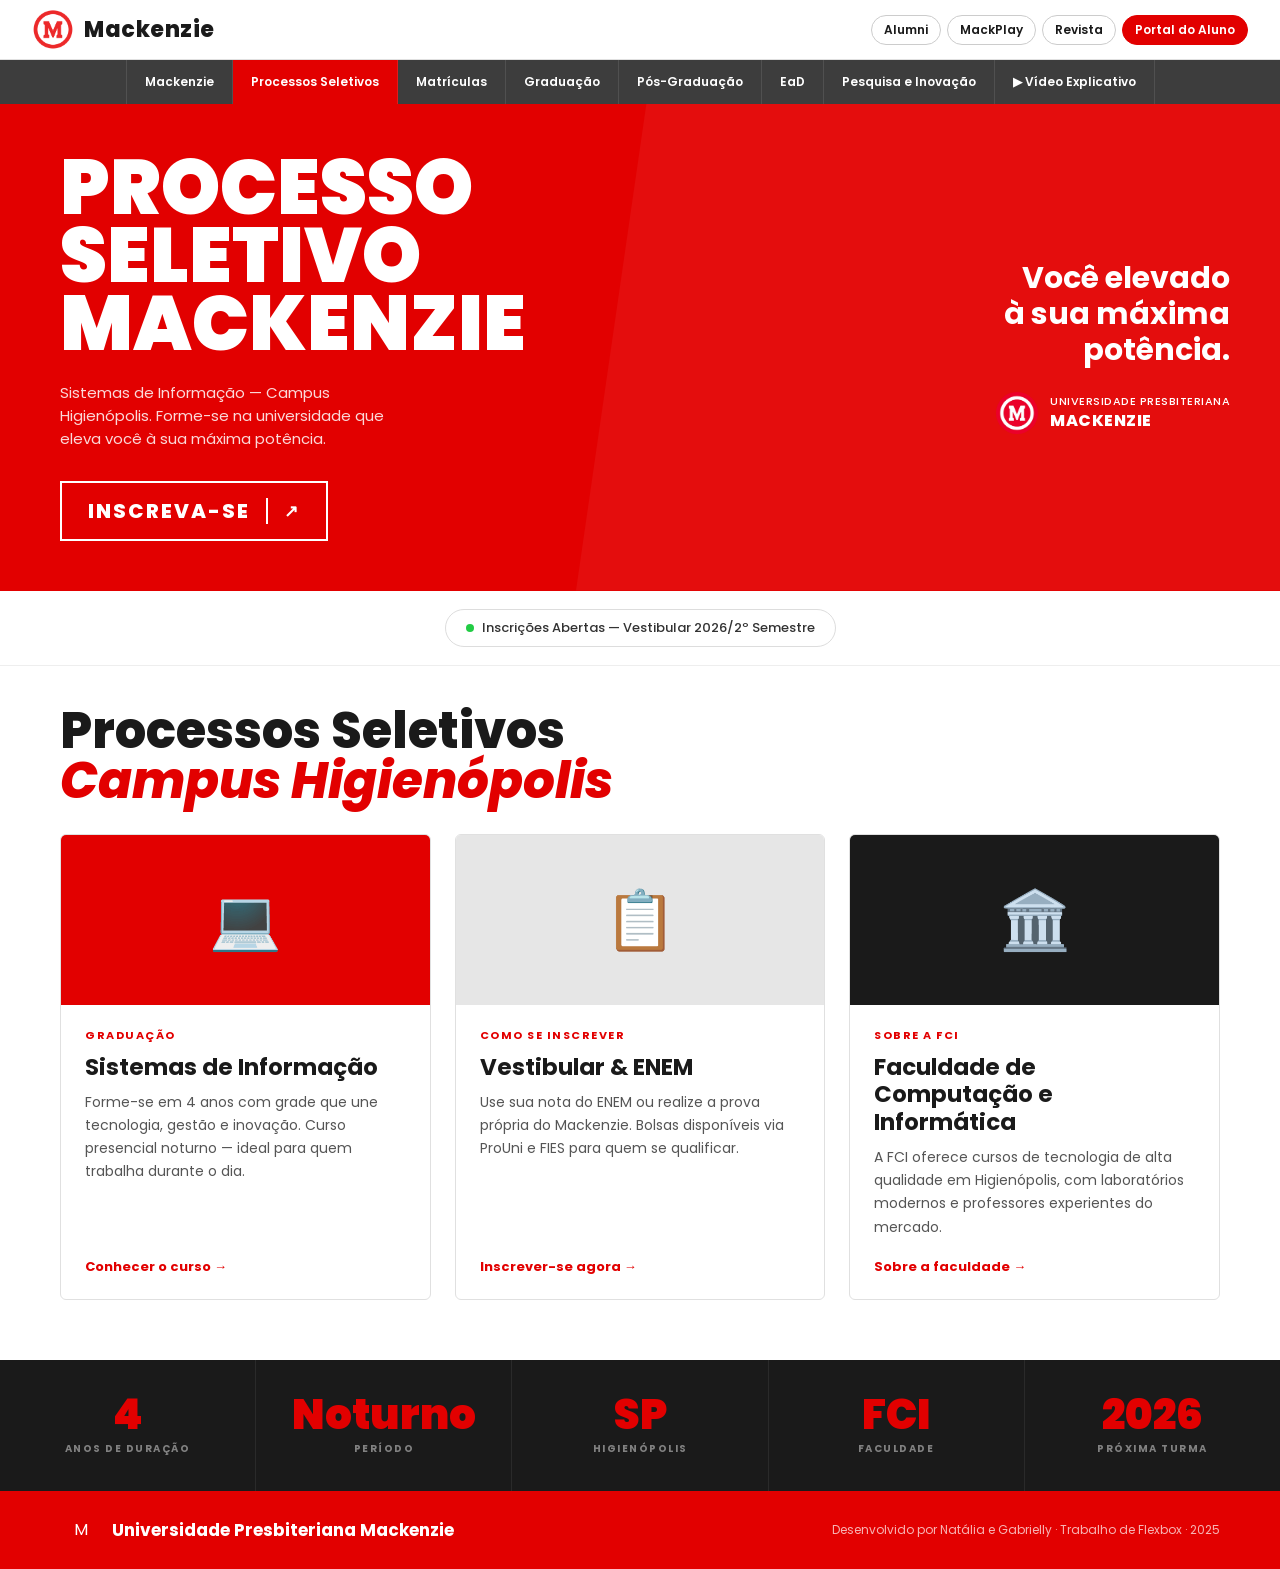
==== index.html @ f2448856 "Criação da tela inicial (homepage) e tela para o vídeo. Estilização de todas as páginas." ====
<!DOCTYPE html>
<html lang="pt-BR">
<head>
    <meta charset="UTF-8">
    <meta name="viewport" content="width=device-width, initial-scale=1.0">
    <meta name="author" content="Natália e Gabrielly">
    <title>Processo Seletivo — Sistemas de Informação | Mackenzie</title>
    <link href="https://fonts.googleapis.com/css2?family=Poppins:ital,wght@0,400;0,500;0,600;0,700;0,800;0,900;1,700;1,800&display=swap" rel="stylesheet">
    <link rel="stylesheet" href="style.css">
</head>
<body>

<!-- TOP BAR -->
<div class="topbar">
    <a class="topbar-logo" href="index.html">
        <div class="logo-circle"><img src="mackenzie-logo.png" alt="Logo Mackenzie"></div>
        <span>Mackenzie</span>
    </a>
    <div class="topbar-links">
        <a href="#">Alumni</a>
        <a href="#">MackPlay</a>
        <a href="#">Revista</a>
        <a href="#" class="portal">Portal do Aluno</a>
    </div>
</div>

<!-- NAV -->
<nav class="main-nav">
    <a href="#">Mackenzie</a>
    <a href="#" class="active">Processos Seletivos</a>
    <a href="#">Matrículas</a>
    <a href="#">Graduação</a>
    <a href="#">Pós-Graduação</a>
    <a href="#">EaD</a>
    <a href="#">Pesquisa e Inovação</a>
    <a href="video.html">▶ Vídeo Explicativo</a>
</nav>

<!-- HERO -->
<div class="hero">
    <div class="hero-text">
        <h1>Processo<br>Seletivo<br>Mackenzie</h1>
        <p>Sistemas de Informação — Campus Higienópolis. Forme-se na universidade que eleva você à sua máxima potência.</p>
        <a href="https://www.mackenzie.br/processos-seletivos/vestibular-graduacao/sao-paulo-higienopolis" target="_blank" class="hero-btn">
            INSCREVA-SE
            <span class="arrow">↗</span>
        </a>
    </div>
    <div class="hero-right">
        <div class="hero-tagline">
            <p>Você elevado<br>à sua máxima<br>potência.</p>
        </div>
        <div class="hero-badge">
            <div class="logo-circle"><img src="mackenzie-logo-branco.png" alt="Logo Mackenzie"></div>
            <div class="badge-text">
                Universidade Presbiteriana
                <strong>Mackenzie</strong>
            </div>
        </div>
    </div>
</div>

<!-- STATUS -->
<div class="status-bar">
    <div class="pill">
        <span class="dot"></span>
        Inscrições Abertas — Vestibular 2026/2º Semestre
    </div>
</div>

<!-- SECTION HEADING -->
<div class="section-head">
    <h2>Processos Seletivos<br><em>Campus Higienópolis</em></h2>
</div>

<!-- CARDS COM FLEXBOX -->
<div class="cards-row">
    <div class="card">
        <div class="card-img red">💻</div>
        <div class="card-content">
            <span class="card-tag">Graduação</span>
            <h3>Sistemas de Informação</h3>
            <p>Forme-se em 4 anos com grade que une tecnologia, gestão e inovação. Curso presencial noturno — ideal para quem trabalha durante o dia.</p>
            <a href="https://www.mackenzie.br" class="card-link" target="_blank">Conhecer o curso →</a>
        </div>
    </div>
    <div class="card">
        <div class="card-img gray">📋</div>
        <div class="card-content">
            <span class="card-tag">Como se Inscrever</span>
            <h3>Vestibular & ENEM</h3>
            <p>Use sua nota do ENEM ou realize a prova própria do Mackenzie. Bolsas disponíveis via ProUni e FIES para quem se qualificar.</p>
            <a href="https://www.mackenzie.br/processos-seletivos/vestibular-graduacao/sao-paulo-higienopolis" class="card-link" target="_blank">Inscrever-se agora →</a>
        </div>
    </div>
    <div class="card">
        <div class="card-img dark">🏛️</div>
        <div class="card-content">
            <span class="card-tag">Sobre a FCI</span>
            <h3>Faculdade de Computação e Informática</h3>
            <p>A FCI oferece cursos de tecnologia de alta qualidade em Higienópolis, com laboratórios modernos e professores experientes do mercado.</p>
            <a href="https://www.mackenzie.br" class="card-link" target="_blank">Sobre a faculdade →</a>
        </div>
    </div>
</div>

<!-- NÚMEROS -->
<div class="numbers">
    <div class="number-item">
        <span class="num">4</span>
        <span class="lbl">Anos de duração</span>
    </div>
    <div class="number-item">
        <span class="num">Noturno</span>
        <span class="lbl">Período</span>
    </div>
    <div class="number-item">
        <span class="num">SP</span>
        <span class="lbl">Higienópolis</span>
    </div>
    <div class="number-item">
        <span class="num">FCI</span>
        <span class="lbl">Faculdade</span>
    </div>
    <div class="number-item">
        <span class="num">2026</span>
        <span class="lbl">Próxima turma</span>
    </div>
</div>

<!-- FOOTER -->
<footer>
    <div class="ft-logo">
        <div class="logo-circle">M</div>
        <span>Universidade Presbiteriana Mackenzie</span>
    </div>
    <p>Desenvolvido por Natália e Gabrielly · Trabalho de Flexbox · 2025</p>
</footer>

</body>
</html>
---- style.css ----
:root {
    --red: #e20000;
    --red-dark: #A80000;
    --black: #1a1a1a;
    --gray-nav: #3d3d3d;
    --gray-light: #f2f2f2;
    --white: #ffffff;
}

* {
    margin: 0;
    padding: 0;
    box-sizing: border-box;
}

body {
    font-family: 'Poppins', sans-serif;
    background: var(--white);
    color: var(--black);
}

/* ── TOP BAR ── */
.topbar {
    background: var(--white);
    display: flex;
    justify-content: space-between;
    align-items: center;
    padding: 0 32px;
    height: 60px;
    border-bottom: 1px solid #e0e0e0;
}

.topbar-logo {
    display: flex;
    align-items: center;
    gap: 10px;
    text-decoration: none;
}

.logo-circle {
    width: 42px;
    height: 42px;
    border-radius: 50%;
    overflow: hidden;
    display: flex;
    align-items: center;
    justify-content: center;
}

.logo-circle img {
    width: 100%;
    height: 100%;
    object-fit: contain;
}

.topbar-logo span {
    font-family: 'Poppins', sans-serif;
    font-weight: 800;
    font-size: 22px;
    color: var(--black);
    letter-spacing: 0.5px;
}

.topbar-links {
    display: flex;
    align-items: center;
    gap: 6px;
}

.topbar-links a {
    text-decoration: none;
    font-size: 12px;
    font-weight: 600;
    color: var(--black);
    padding: 5px 12px;
    border: 1.5px solid #ccc;
    border-radius: 20px;
    white-space: nowrap;
    transition: border-color 0.2s, color 0.2s;
}

.topbar-links a:hover {
    border-color: var(--red);
    color: var(--red);
}

.topbar-links .portal {
    background: var(--red);
    color: white;
    border-color: var(--red);
}

.topbar-links .portal:hover {
    background: var(--red-dark);
}

/* ── NAV BAR ── */
nav.main-nav {
    background: var(--gray-nav);
    display: flex;
    justify-content: center;
    align-items: stretch;
    flex-wrap: wrap;
}

nav.main-nav a {
    color: white;
    text-decoration: none;
    font-size: 12px;
    font-weight: 600;
    padding: 14px 18px;
    text-align: center;
    line-height: 1.3;
    border-right: 1px solid rgba(255, 255, 255, 0.1);
    transition: background 0.2s;
    white-space: nowrap;
}

nav.main-nav a:first-child {
    border-left: 1px solid rgba(255, 255, 255, 0.1);
}

nav.main-nav a:hover {
    background: rgba(255, 255, 255, 0.12);
}

nav.main-nav a.active {
    background: var(--red);
}

/* ── HERO BANNER ── */
.hero {
    background: var(--red);
    display: flex;
    align-items: stretch;
    min-height: 400px;
    position: relative;
    overflow: hidden;
}

.hero::after {
    content: '';
    position: absolute;
    right: 0;
    top: 0;
    bottom: 0;
    width: 55%;
    background: rgba(255, 255, 255, 0.05);
    clip-path: polygon(10% 0, 100% 0, 100% 100%, 0% 100%);
}

.hero-text {
    display: flex;
    flex-direction: column;
    justify-content: center;
    padding: 50px 60px;
    flex: 0 0 50%;
    z-index: 2;
}

.hero-text h1 {
    font-family: 'Poppins', sans-serif;
    font-weight: 900;
    font-size: 76px;
    line-height: 0.9;
    color: white;
    text-transform: uppercase;
    margin-bottom: 22px;
}

.hero-text p {
    font-size: 15px;
    color: rgba(255, 255, 255, 0.85);
    max-width: 360px;
    line-height: 1.55;
    margin-bottom: 30px;
}

.hero-btn {
    display: inline-flex;
    align-items: center;
    gap: 16px;
    background: transparent;
    color: white;
    border: 2.5px solid white;
    padding: 13px 26px;
    font-family: 'Poppins', sans-serif;
    font-size: 20px;
    font-weight: 800;
    letter-spacing: 2px;
    text-decoration: none;
    text-transform: uppercase;
    width: fit-content;
    transition: background 0.2s, color 0.2s;
}

.hero-btn:hover {
    background: white;
    color: var(--red);
}

.hero-btn .arrow {
    font-size: 17px;
    border-left: 2px solid white;
    padding-left: 16px;
}

.hero-btn:hover .arrow {
    border-color: var(--red);
}

.hero-logo-center {
    display: flex;
    align-items: center;
    justify-content: center;
    z-index: 2;
    flex: 0 0 220px;
}

.hero-logo-center img {
    width: 200px;
    height: 200px;
    object-fit: contain;
    mix-blend-mode: screen;
    opacity: 0.92;
}

.hero-right {
    flex: 1;
    display: flex;
    flex-direction: column;
    align-items: flex-end;
    justify-content: center;
    padding: 40px 50px 40px 20px;
    gap: 24px;
    z-index: 2;
}

.hero-tagline p {
    font-family: 'Poppins', sans-serif;
    font-size: 30px;
    font-weight: 700;
    color: white;
    line-height: 1.2;
    text-align: right;
}

.hero-badge {
    display: flex;
    align-items: center;
    gap: 12px;
}

.badge-circle {
    width: 52px;
    height: 52px;
    border-radius: 50%;
    border: 3px solid white;
    display: flex;
    align-items: center;
    justify-content: center;
    font-family: 'Poppins', sans-serif;
    font-weight: 900;
    font-size: 24px;
    color: white;
}

.badge-text {
    color: white;
    font-size: 11px;
    font-weight: 500;
    line-height: 1.4;
    text-transform: uppercase;
    letter-spacing: 0.5px;
}

.badge-text strong {
    display: block;
    font-family: 'Poppins', sans-serif;
    font-size: 16px;
    font-weight: 800;
}

/* ── STATUS PILL ── */
.status-bar {
    display: flex;
    justify-content: center;
    padding: 18px;
    background: white;
    border-bottom: 1px solid #eee;
}

.pill {
    display: inline-flex;
    align-items: center;
    gap: 8px;
    border: 1.5px solid #ddd;
    border-radius: 30px;
    padding: 8px 20px;
    font-size: 13px;
    font-weight: 500;
    color: #333;
}

.dot {
    width: 8px;
    height: 8px;
    border-radius: 50%;
    background: #22cc44;
    animation: pulse 1.8s ease-in-out infinite;
}

@keyframes pulse {

    0%,
    100% {
        opacity: 1;
    }

    50% {
        opacity: 0.35;
    }
}

/* ── SECTION HEADING ── */
.section-head {
    padding: 40px 60px 28px;
}

.section-head h2 {
    font-family: 'Poppins', sans-serif;
    font-size: 50px;
    font-weight: 800;
    color: var(--black);
    line-height: 1;
}

.section-head h2 em {
    color: var(--red);
    font-style: italic;
}

/* ── CARDS ── */
.cards-row {
    display: flex;
    flex-direction: row;
    gap: 24px;
    padding: 0 60px 60px;
    flex-wrap: wrap;
}

.card {
    display: flex;
    flex-direction: column;
    flex: 1 1 260px;
    background: var(--white);
    border: 1px solid #e0e0e0;
    border-radius: 6px;
    overflow: hidden;
    transition: box-shadow 0.25s, transform 0.25s;
}

.card:hover {
    box-shadow: 0 10px 30px rgba(0, 0, 0, 0.12);
    transform: translateY(-4px);
}

.card-img {
    height: 170px;
    display: flex;
    align-items: center;
    justify-content: center;
    font-size: 58px;
}

.card-img.red {
    background: var(--red);
}

.card-img.dark {
    background: var(--black);
}

.card-img.gray {
    background: #e6e6e6;
}

.card-content {
    display: flex;
    flex-direction: column;
    flex: 1;
    padding: 22px 24px;
    gap: 10px;
}

.card-tag {
    font-size: 11px;
    font-weight: 700;
    letter-spacing: 1.5px;
    text-transform: uppercase;
    color: var(--red);
}

.card h3 {
    font-family: 'Poppins', sans-serif;
    font-size: 23px;
    font-weight: 700;
    color: var(--black);
    line-height: 1.2;
}

.card p {
    font-size: 14px;
    color: #555;
    line-height: 1.65;
    flex: 1;
}

.card-link {
    display: inline-flex;
    align-items: center;
    gap: 4px;
    font-size: 13px;
    font-weight: 700;
    color: var(--red);
    text-decoration: none;
    margin-top: 8px;
}

.card-link:hover {
    text-decoration: underline;
}

/* ── NUMBERS STRIP ── */
.numbers {
    background: var(--black);
    display: flex;
    justify-content: space-around;
    align-items: center;
    flex-wrap: wrap;
}

.number-item {
    display: flex;
    flex-direction: column;
    align-items: center;
    padding: 34px 28px;
    flex: 1;
    border-right: 1px solid rgba(255, 255, 255, 0.07);
    gap: 5px;
}

.number-item:last-child {
    border-right: none;
}

.number-item .num {
    font-family: 'Poppins', sans-serif;
    font-size: 42px;
    font-weight: 900;
    color: var(--red);
    line-height: 1;
}

.number-item .lbl {
    font-size: 10px;
    font-weight: 700;
    color: rgba(255, 255, 255, 0.45);
    text-transform: uppercase;
    letter-spacing: 1.5px;
    text-align: center;
}

/* ── FOOTER ── */
footer {
    background: var(--red);
    display: flex;
    justify-content: space-between;
    align-items: center;
    flex-wrap: wrap;
    gap: 10px;
    padding: 18px 60px;
}

.ft-logo {
    display: flex;
    align-items: center;
    gap: 10px;
}

.ft-logo .logo-circle {
    border-color: white;
    color: white;
}

.ft-logo span {
    font-family: 'Poppins', sans-serif;
    font-size: 17px;
    font-weight: 700;
    color: white;
}

footer p {
    font-size: 12px;
    color: rgba(255, 255, 255, 0.7);
}
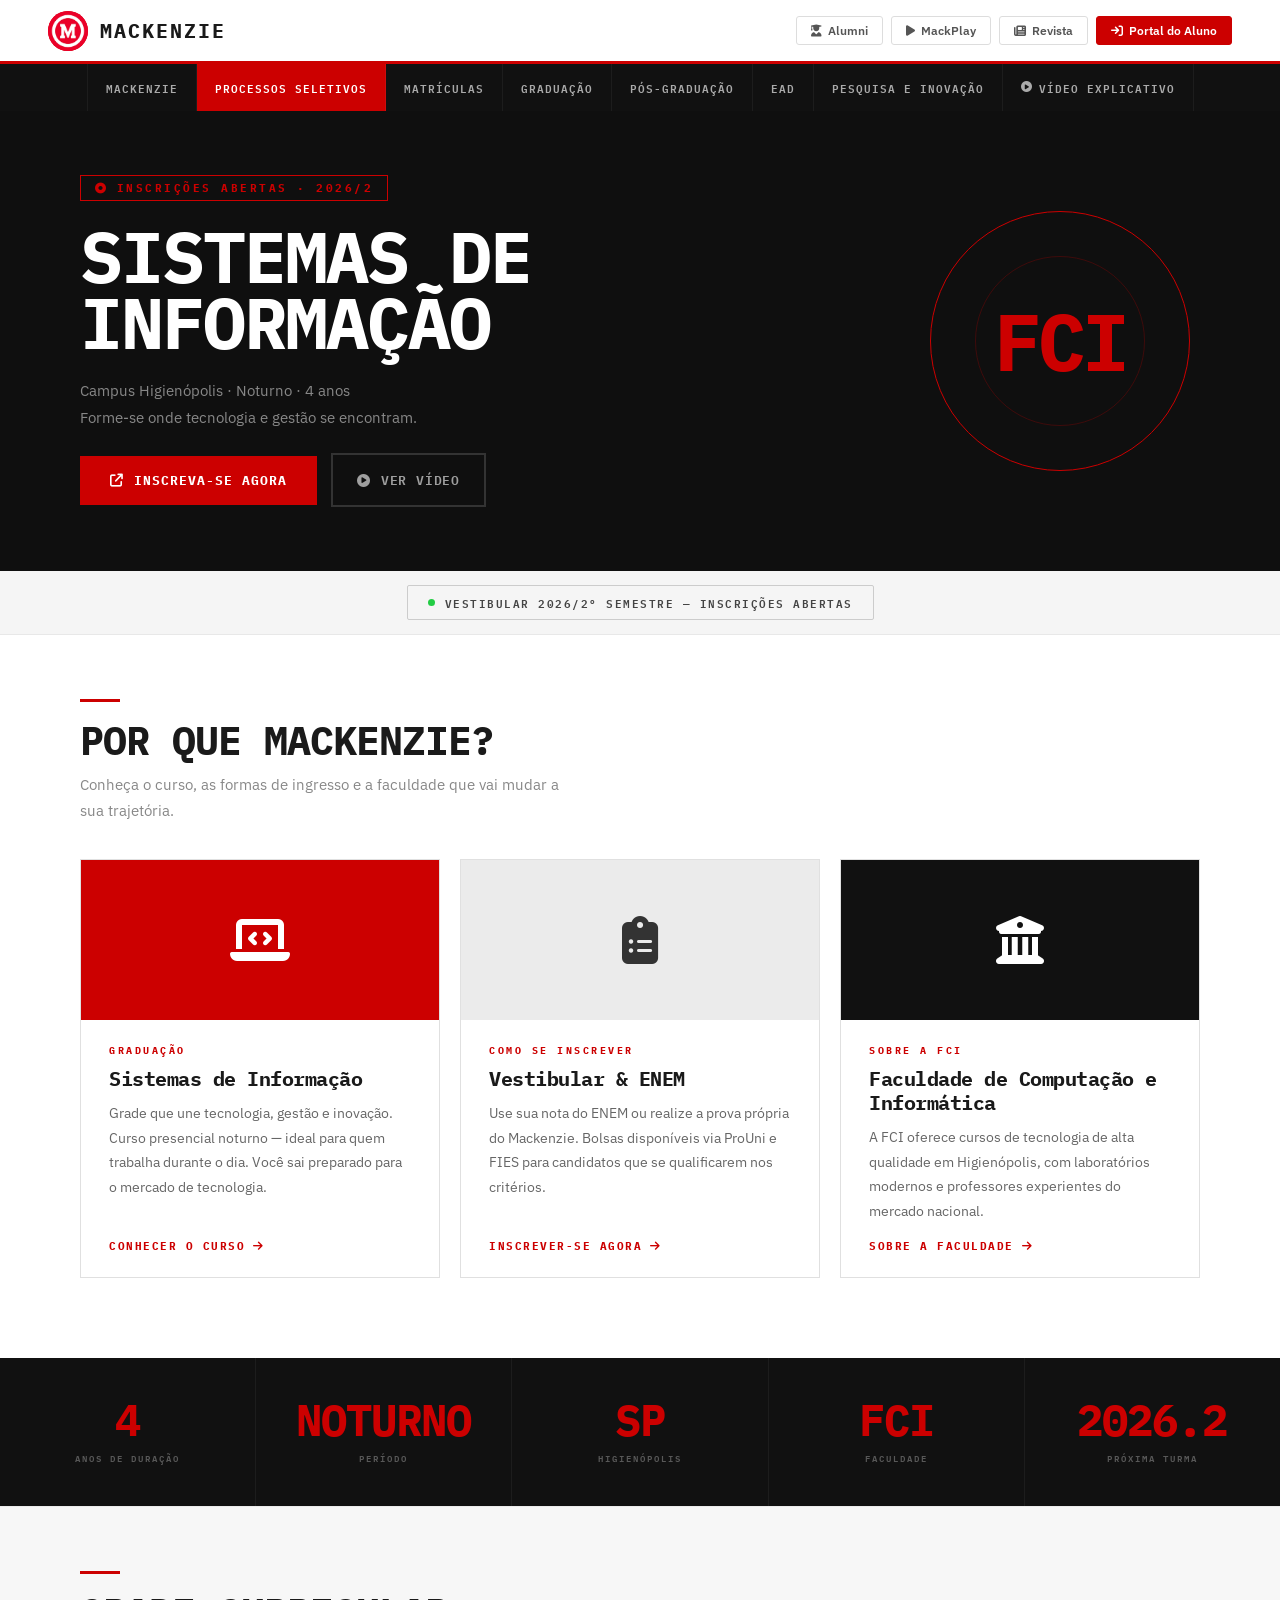
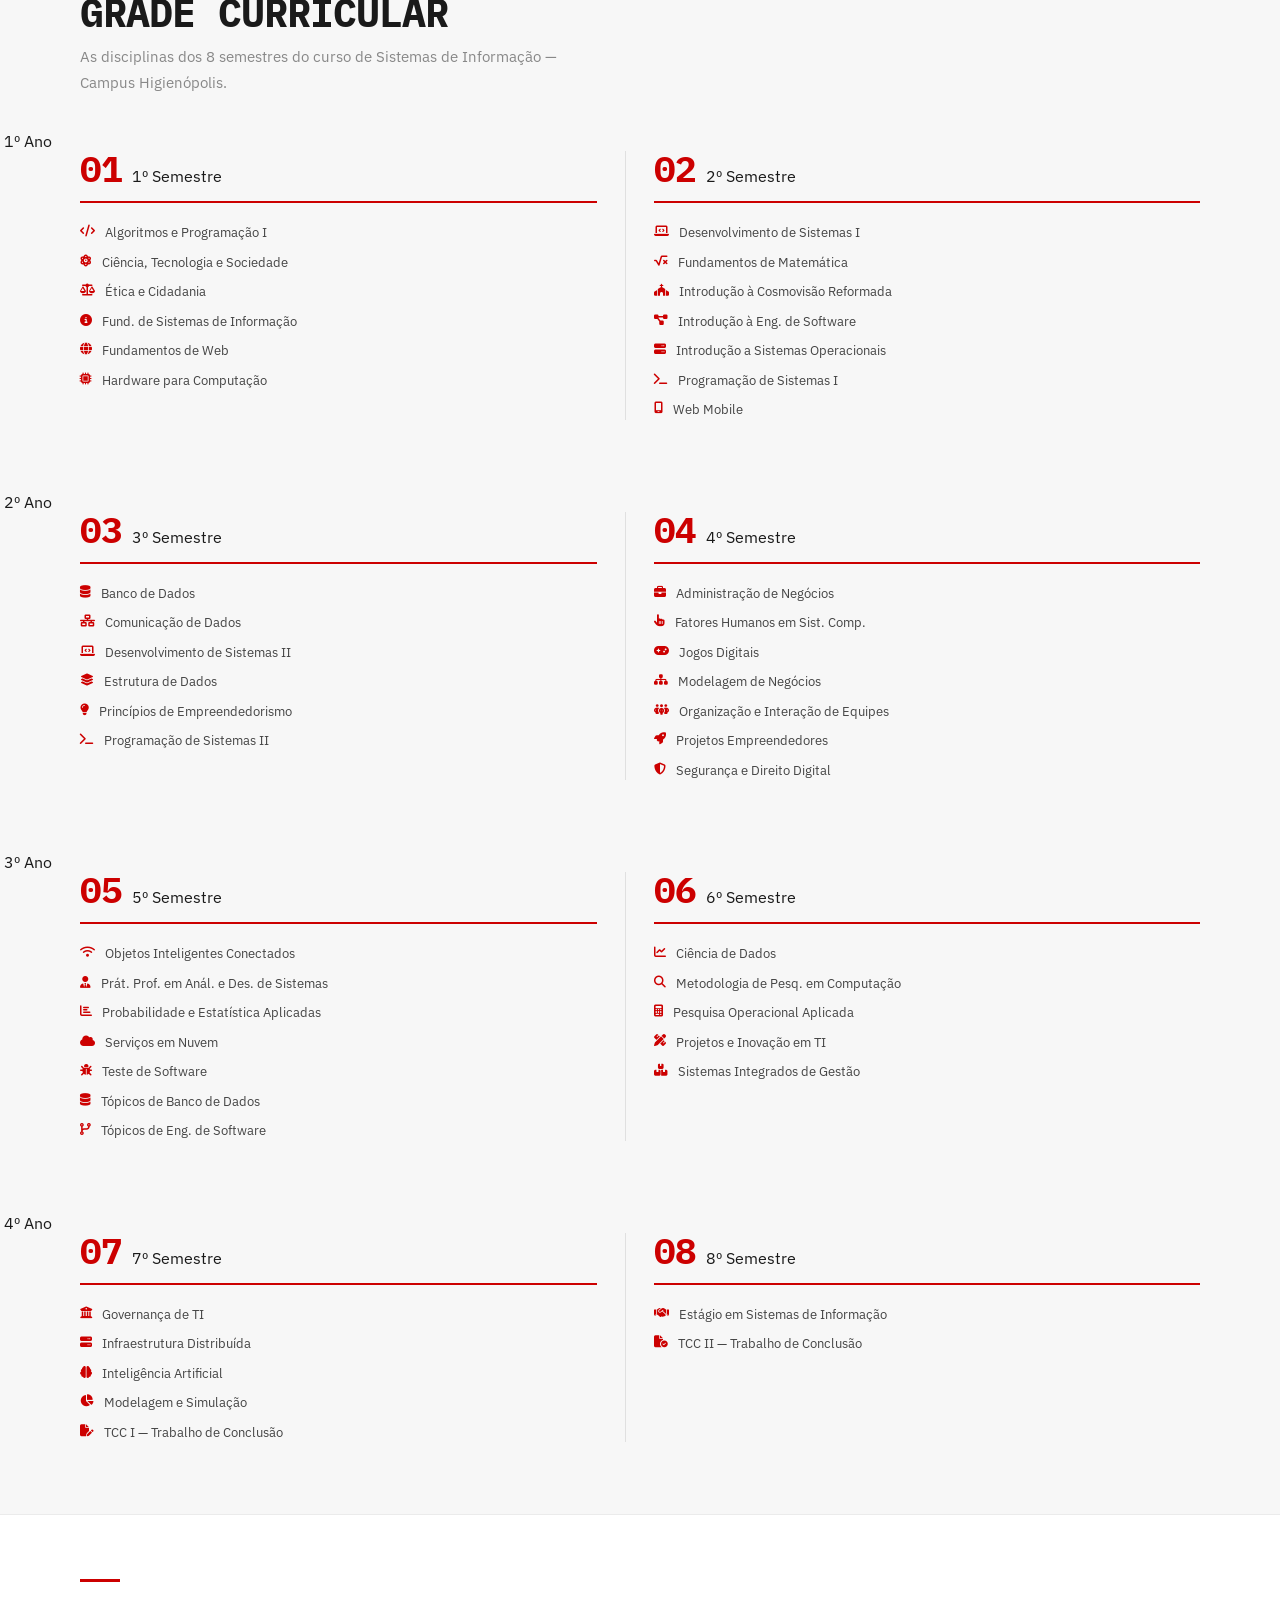
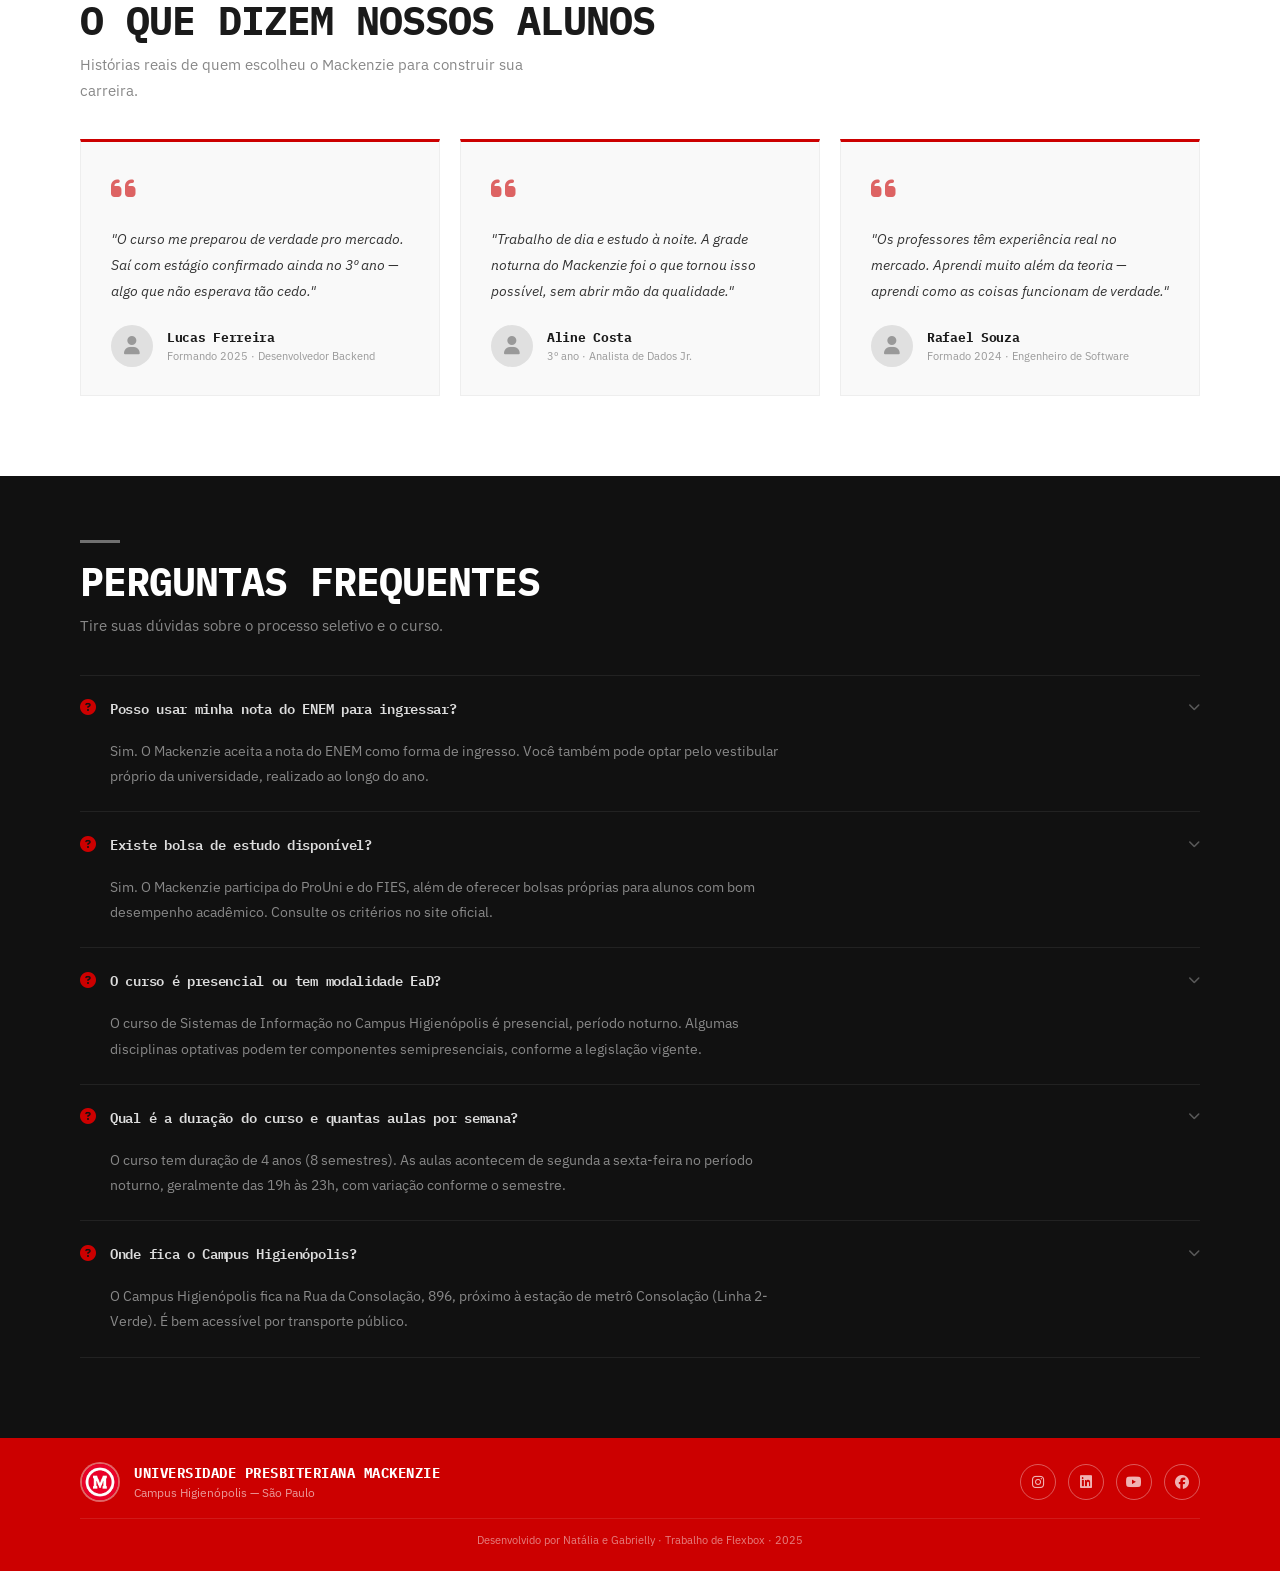
==== commit cea4edbc: "Estilização da homepage e página do vídeo" ====
--- a/index.html
+++ b/index.html
@@ -5,136 +5,503 @@
     <meta name="viewport" content="width=device-width, initial-scale=1.0">
     <meta name="author" content="Natália e Gabrielly">
     <title>Processo Seletivo — Sistemas de Informação | Mackenzie</title>
-    <link href="https://fonts.googleapis.com/css2?family=Poppins:ital,wght@0,400;0,500;0,600;0,700;0,800;0,900;1,700;1,800&display=swap" rel="stylesheet">
+
+    <!-- FONTES: IBM Plex Sans + IBM Plex Mono -->
+    <link href="https://fonts.googleapis.com/css2?family=IBM+Plex+Mono:wght@400;600;700&family=IBM+Plex+Sans:ital,wght@0,400;0,500;0,600;0,700;1,400&display=swap" rel="stylesheet">
+
+    <!-- ÍCONES: Font Awesome 6 -->
+    <link rel="stylesheet" href="https://cdnjs.cloudflare.com/ajax/libs/font-awesome/6.5.1/css/all.min.css">
+
     <link rel="stylesheet" href="style.css">
 </head>
 <body>
 
-<!-- TOP BAR -->
-<div class="topbar">
-    <a class="topbar-logo" href="index.html">
-        <div class="logo-circle"><img src="mackenzie-logo.png" alt="Logo Mackenzie"></div>
+<!-- ═══════════════════════════════════════════
+     BARRA SUPERIOR
+════════════════════════════════════════════ -->
+<header class="barra-superior">
+    <a class="barra-superior__logo" href="index.html">
+        <div class="logo-redondo">
+            <img src="mackenzie-logo-branco.png" alt="Logo Mackenzie">
+        </div>
         <span>Mackenzie</span>
     </a>
-    <div class="topbar-links">
-        <a href="#">Alumni</a>
-        <a href="#">MackPlay</a>
-        <a href="#">Revista</a>
-        <a href="#" class="portal">Portal do Aluno</a>
-    </div>
-</div>
-
-<!-- NAV -->
-<nav class="main-nav">
+    <div class="barra-superior__links">
+        <a href="#"><i class="fa-solid fa-user-graduate"></i> Alumni</a>
+        <a href="#"><i class="fa-solid fa-play"></i> MackPlay</a>
+        <a href="#"><i class="fa-solid fa-newspaper"></i> Revista</a>
+        <a href="#" class="barra-superior__link--portal">
+            <i class="fa-solid fa-arrow-right-to-bracket"></i> Portal do Aluno
+        </a>
+    </div>
+</header>
+
+<!-- ═══════════════════════════════════════════
+     MENU DE NAVEGAÇÃO
+════════════════════════════════════════════ -->
+<nav class="menu-principal">
     <a href="#">Mackenzie</a>
-    <a href="#" class="active">Processos Seletivos</a>
+    <a href="#" class="menu-principal__item--ativo">Processos Seletivos</a>
     <a href="#">Matrículas</a>
     <a href="#">Graduação</a>
     <a href="#">Pós-Graduação</a>
     <a href="#">EaD</a>
     <a href="#">Pesquisa e Inovação</a>
-    <a href="video.html">▶ Vídeo Explicativo</a>
+    <a href="video.html"><i class="fa-solid fa-circle-play"></i> Vídeo Explicativo</a>
 </nav>
 
-<!-- HERO -->
-<div class="hero">
-    <div class="hero-text">
-        <h1>Processo<br>Seletivo<br>Mackenzie</h1>
-        <p>Sistemas de Informação — Campus Higienópolis. Forme-se na universidade que eleva você à sua máxima potência.</p>
-        <a href="https://www.mackenzie.br/processos-seletivos/vestibular-graduacao/sao-paulo-higienopolis" target="_blank" class="hero-btn">
-            INSCREVA-SE
-            <span class="arrow">↗</span>
-        </a>
-    </div>
-    <div class="hero-right">
-        <div class="hero-tagline">
-            <p>Você elevado<br>à sua máxima<br>potência.</p>
-        </div>
-        <div class="hero-badge">
-            <div class="logo-circle"><img src="mackenzie-logo-branco.png" alt="Logo Mackenzie"></div>
-            <div class="badge-text">
-                Universidade Presbiteriana
-                <strong>Mackenzie</strong>
-            </div>
-        </div>
-    </div>
-</div>
-
-<!-- STATUS -->
-<div class="status-bar">
-    <div class="pill">
-        <span class="dot"></span>
-        Inscrições Abertas — Vestibular 2026/2º Semestre
-    </div>
-</div>
-
-<!-- SECTION HEADING -->
-<div class="section-head">
-    <h2>Processos Seletivos<br><em>Campus Higienópolis</em></h2>
-</div>
-
-<!-- CARDS COM FLEXBOX -->
-<div class="cards-row">
-    <div class="card">
-        <div class="card-img red">💻</div>
-        <div class="card-content">
-            <span class="card-tag">Graduação</span>
+<!-- ═══════════════════════════════════════════
+     BANNER PRINCIPAL
+════════════════════════════════════════════ -->
+<div class="banner-principal">
+    <div class="banner-principal__conteudo">
+        <div class="banner-principal__etiqueta">
+            <i class="fa-solid fa-circle-dot"></i> Inscrições abertas · 2026/2
+        </div>
+        <h1 class="banner-principal__titulo">
+            Sistemas de<br>Informação
+        </h1>
+        <p class="banner-principal__subtitulo">
+            Campus Higienópolis · Noturno · 4 anos<br>
+            Forme-se onde tecnologia e gestão se encontram.
+        </p>
+        <div class="banner-principal__acoes">
+            <a href="https://www.mackenzie.br/processos-seletivos/vestibular-graduacao/sao-paulo-higienopolis"
+               target="_blank" class="banner-principal__botao-inscricao">
+                <i class="fa-solid fa-arrow-up-right-from-square"></i> Inscreva-se agora
+            </a>
+            <a href="video.html" class="banner-principal__botao-video">
+                <i class="fa-solid fa-circle-play"></i> Ver vídeo
+            </a>
+        </div>
+    </div>
+    <div class="banner-principal__decoracao">
+        <div class="banner-principal__circulo-grande"></div>
+        <div class="banner-principal__circulo-pequeno"></div>
+        <div class="banner-principal__sigla">FCI</div>
+    </div>
+</div>
+
+<!-- ═══════════════════════════════════════════
+     STATUS DAS INSCRIÇÕES
+════════════════════════════════════════════ -->
+<div class="barra-status">
+    <div class="inscricao-status">
+        <span class="inscricao-status__indicador"></span>
+        Vestibular 2026/2º Semestre — Inscrições Abertas
+    </div>
+</div>
+
+<!-- ═══════════════════════════════════════════
+     SEÇÃO: POR QUE MACKENZIE (CARDS)
+════════════════════════════════════════════ -->
+<div class="cabecalho-secao">
+    <div class="cabecalho-secao__linha"></div>
+    <h2>Por que Mackenzie?</h2>
+    <p class="cabecalho-secao__descricao">Conheça o curso, as formas de ingresso e a faculdade que vai mudar a sua trajetória.</p>
+</div>
+
+<div class="lista-cursos">
+
+    <div class="curso-card">
+        <div class="curso-card__capa curso-card__capa--vermelho">
+            <i class="fa-solid fa-laptop-code curso-card__icone"></i>
+        </div>
+        <div class="curso-card__conteudo">
+            <span class="curso-card__categoria">Graduação</span>
             <h3>Sistemas de Informação</h3>
-            <p>Forme-se em 4 anos com grade que une tecnologia, gestão e inovação. Curso presencial noturno — ideal para quem trabalha durante o dia.</p>
-            <a href="https://www.mackenzie.br" class="card-link" target="_blank">Conhecer o curso →</a>
-        </div>
-    </div>
-    <div class="card">
-        <div class="card-img gray">📋</div>
-        <div class="card-content">
-            <span class="card-tag">Como se Inscrever</span>
+            <p>Grade que une tecnologia, gestão e inovação. Curso presencial noturno — ideal para quem trabalha durante o dia. Você sai preparado para o mercado de tecnologia.</p>
+            <a href="https://www.mackenzie.br" class="curso-card__link" target="_blank">
+                Conhecer o curso <i class="fa-solid fa-arrow-right"></i>
+            </a>
+        </div>
+    </div>
+
+    <div class="curso-card">
+        <div class="curso-card__capa curso-card__capa--cinza">
+            <i class="fa-solid fa-clipboard-list curso-card__icone curso-card__icone--escuro"></i>
+        </div>
+        <div class="curso-card__conteudo">
+            <span class="curso-card__categoria">Como se Inscrever</span>
             <h3>Vestibular & ENEM</h3>
-            <p>Use sua nota do ENEM ou realize a prova própria do Mackenzie. Bolsas disponíveis via ProUni e FIES para quem se qualificar.</p>
-            <a href="https://www.mackenzie.br/processos-seletivos/vestibular-graduacao/sao-paulo-higienopolis" class="card-link" target="_blank">Inscrever-se agora →</a>
-        </div>
-    </div>
-    <div class="card">
-        <div class="card-img dark">🏛️</div>
-        <div class="card-content">
-            <span class="card-tag">Sobre a FCI</span>
+            <p>Use sua nota do ENEM ou realize a prova própria do Mackenzie. Bolsas disponíveis via ProUni e FIES para candidatos que se qualificarem nos critérios.</p>
+            <a href="https://www.mackenzie.br/processos-seletivos/vestibular-graduacao/sao-paulo-higienopolis"
+               class="curso-card__link" target="_blank">
+                Inscrever-se agora <i class="fa-solid fa-arrow-right"></i>
+            </a>
+        </div>
+    </div>
+
+    <div class="curso-card">
+        <div class="curso-card__capa curso-card__capa--escuro">
+            <i class="fa-solid fa-building-columns curso-card__icone"></i>
+        </div>
+        <div class="curso-card__conteudo">
+            <span class="curso-card__categoria">Sobre a FCI</span>
             <h3>Faculdade de Computação e Informática</h3>
-            <p>A FCI oferece cursos de tecnologia de alta qualidade em Higienópolis, com laboratórios modernos e professores experientes do mercado.</p>
-            <a href="https://www.mackenzie.br" class="card-link" target="_blank">Sobre a faculdade →</a>
-        </div>
-    </div>
-</div>
-
-<!-- NÚMEROS -->
-<div class="numbers">
-    <div class="number-item">
-        <span class="num">4</span>
-        <span class="lbl">Anos de duração</span>
-    </div>
-    <div class="number-item">
-        <span class="num">Noturno</span>
-        <span class="lbl">Período</span>
-    </div>
-    <div class="number-item">
-        <span class="num">SP</span>
-        <span class="lbl">Higienópolis</span>
-    </div>
-    <div class="number-item">
-        <span class="num">FCI</span>
-        <span class="lbl">Faculdade</span>
-    </div>
-    <div class="number-item">
-        <span class="num">2026</span>
-        <span class="lbl">Próxima turma</span>
-    </div>
-</div>
-
-<!-- FOOTER -->
-<footer>
-    <div class="ft-logo">
-        <div class="logo-circle">M</div>
-        <span>Universidade Presbiteriana Mackenzie</span>
-    </div>
-    <p>Desenvolvido por Natália e Gabrielly · Trabalho de Flexbox · 2025</p>
+            <p>A FCI oferece cursos de tecnologia de alta qualidade em Higienópolis, com laboratórios modernos e professores experientes do mercado nacional.</p>
+            <a href="https://www.mackenzie.br" class="curso-card__link" target="_blank">
+                Sobre a faculdade <i class="fa-solid fa-arrow-right"></i>
+            </a>
+        </div>
+    </div>
+
+</div>
+
+<!-- ═══════════════════════════════════════════
+     FAIXA DE ESTATÍSTICAS
+════════════════════════════════════════════ -->
+<div class="faixa-estatisticas">
+    <div class="estatistica">
+        <span class="estatistica__valor">4</span>
+        <span class="estatistica__descricao">Anos de duração</span>
+    </div>
+    <div class="estatistica">
+        <span class="estatistica__valor">Noturno</span>
+        <span class="estatistica__descricao">Período</span>
+    </div>
+    <div class="estatistica">
+        <span class="estatistica__valor">SP</span>
+        <span class="estatistica__descricao">Higienópolis</span>
+    </div>
+    <div class="estatistica">
+        <span class="estatistica__valor">FCI</span>
+        <span class="estatistica__descricao">Faculdade</span>
+    </div>
+    <div class="estatistica">
+        <span class="estatistica__valor">2026.2</span>
+        <span class="estatistica__descricao">Próxima turma</span>
+    </div>
+</div>
+
+<!-- ═══════════════════════════════════════════
+     SEÇÃO: GRADE CURRICULAR
+════════════════════════════════════════════ -->
+<div class="secao-grade">
+    <div class="cabecalho-secao">
+        <div class="cabecalho-secao__linha"></div>
+        <h2>Grade Curricular</h2>
+        <p class="cabecalho-secao__descricao">As disciplinas dos 8 semestres do curso de Sistemas de Informação — Campus Higienópolis.</p>
+    </div>
+
+    <!-- 1º ANO -->
+    <div class="grade-ano">
+        <div class="grade-ano__titulo">
+            <i class="fa-solid fa-circle-1"></i> 1º Ano
+        </div>
+        <div class="grade-semestres">
+
+            <div class="semestre-bloco">
+                <div class="semestre-bloco__cabecalho">
+                    <span class="semestre-bloco__numero">01</span>
+                    <span class="semestre-bloco__periodo">1º Semestre</span>
+                </div>
+                <ul class="semestre-bloco__materias">
+                    <li><i class="fa-solid fa-code"></i> Algoritmos e Programação I</li>
+                    <li><i class="fa-solid fa-atom"></i> Ciência, Tecnologia e Sociedade</li>
+                    <li><i class="fa-solid fa-scale-balanced"></i> Ética e Cidadania</li>
+                    <li><i class="fa-solid fa-circle-info"></i> Fund. de Sistemas de Informação</li>
+                    <li><i class="fa-solid fa-globe"></i> Fundamentos de Web</li>
+                    <li><i class="fa-solid fa-microchip"></i> Hardware para Computação</li>
+                </ul>
+            </div>
+
+            <div class="semestre-bloco">
+                <div class="semestre-bloco__cabecalho">
+                    <span class="semestre-bloco__numero">02</span>
+                    <span class="semestre-bloco__periodo">2º Semestre</span>
+                </div>
+                <ul class="semestre-bloco__materias">
+                    <li><i class="fa-solid fa-laptop-code"></i> Desenvolvimento de Sistemas I</li>
+                    <li><i class="fa-solid fa-square-root-variable"></i> Fundamentos de Matemática</li>
+                    <li><i class="fa-solid fa-church"></i> Introdução à Cosmovisão Reformada</li>
+                    <li><i class="fa-solid fa-diagram-project"></i> Introdução à Eng. de Software</li>
+                    <li><i class="fa-solid fa-server"></i> Introdução a Sistemas Operacionais</li>
+                    <li><i class="fa-solid fa-terminal"></i> Programação de Sistemas I</li>
+                    <li><i class="fa-solid fa-mobile-screen"></i> Web Mobile</li>
+                </ul>
+            </div>
+
+        </div>
+    </div>
+
+    <!-- 2º ANO -->
+    <div class="grade-ano">
+        <div class="grade-ano__titulo">
+            <i class="fa-solid fa-circle-2"></i> 2º Ano
+        </div>
+        <div class="grade-semestres">
+
+            <div class="semestre-bloco">
+                <div class="semestre-bloco__cabecalho">
+                    <span class="semestre-bloco__numero">03</span>
+                    <span class="semestre-bloco__periodo">3º Semestre</span>
+                </div>
+                <ul class="semestre-bloco__materias">
+                    <li><i class="fa-solid fa-database"></i> Banco de Dados</li>
+                    <li><i class="fa-solid fa-network-wired"></i> Comunicação de Dados</li>
+                    <li><i class="fa-solid fa-laptop-code"></i> Desenvolvimento de Sistemas II</li>
+                    <li><i class="fa-solid fa-layer-group"></i> Estrutura de Dados</li>
+                    <li><i class="fa-solid fa-lightbulb"></i> Princípios de Empreendedorismo</li>
+                    <li><i class="fa-solid fa-terminal"></i> Programação de Sistemas II</li>
+                </ul>
+            </div>
+
+            <div class="semestre-bloco">
+                <div class="semestre-bloco__cabecalho">
+                    <span class="semestre-bloco__numero">04</span>
+                    <span class="semestre-bloco__periodo">4º Semestre</span>
+                </div>
+                <ul class="semestre-bloco__materias">
+                    <li><i class="fa-solid fa-briefcase"></i> Administração de Negócios</li>
+                    <li><i class="fa-solid fa-hand-pointer"></i> Fatores Humanos em Sist. Comp.</li>
+                    <li><i class="fa-solid fa-gamepad"></i> Jogos Digitais</li>
+                    <li><i class="fa-solid fa-sitemap"></i> Modelagem de Negócios</li>
+                    <li><i class="fa-solid fa-people-group"></i> Organização e Interação de Equipes</li>
+                    <li><i class="fa-solid fa-rocket"></i> Projetos Empreendedores</li>
+                    <li><i class="fa-solid fa-shield-halved"></i> Segurança e Direito Digital</li>
+                </ul>
+            </div>
+
+        </div>
+    </div>
+
+    <!-- 3º ANO -->
+    <div class="grade-ano">
+        <div class="grade-ano__titulo">
+            <i class="fa-solid fa-circle-3"></i> 3º Ano
+        </div>
+        <div class="grade-semestres">
+
+            <div class="semestre-bloco">
+                <div class="semestre-bloco__cabecalho">
+                    <span class="semestre-bloco__numero">05</span>
+                    <span class="semestre-bloco__periodo">5º Semestre</span>
+                </div>
+                <ul class="semestre-bloco__materias">
+                    <li><i class="fa-solid fa-wifi"></i> Objetos Inteligentes Conectados</li>
+                    <li><i class="fa-solid fa-user-tie"></i> Prát. Prof. em Anál. e Des. de Sistemas</li>
+                    <li><i class="fa-solid fa-chart-bar"></i> Probabilidade e Estatística Aplicadas</li>
+                    <li><i class="fa-solid fa-cloud"></i> Serviços em Nuvem</li>
+                    <li><i class="fa-solid fa-bug"></i> Teste de Software</li>
+                    <li><i class="fa-solid fa-database"></i> Tópicos de Banco de Dados</li>
+                    <li><i class="fa-solid fa-code-branch"></i> Tópicos de Eng. de Software</li>
+                </ul>
+            </div>
+
+            <div class="semestre-bloco">
+                <div class="semestre-bloco__cabecalho">
+                    <span class="semestre-bloco__numero">06</span>
+                    <span class="semestre-bloco__periodo">6º Semestre</span>
+                </div>
+                <ul class="semestre-bloco__materias">
+                    <li><i class="fa-solid fa-chart-line"></i> Ciência de Dados</li>
+                    <li><i class="fa-solid fa-magnifying-glass"></i> Metodologia de Pesq. em Computação</li>
+                    <li><i class="fa-solid fa-calculator"></i> Pesquisa Operacional Aplicada</li>
+                    <li><i class="fa-solid fa-pen-ruler"></i> Projetos e Inovação em TI</li>
+                    <li><i class="fa-solid fa-boxes-stacked"></i> Sistemas Integrados de Gestão</li>
+                </ul>
+            </div>
+
+        </div>
+    </div>
+
+    <!-- 4º ANO -->
+    <div class="grade-ano grade-ano--ultimo">
+        <div class="grade-ano__titulo">
+            <i class="fa-solid fa-circle-4"></i> 4º Ano
+        </div>
+        <div class="grade-semestres">
+
+            <div class="semestre-bloco">
+                <div class="semestre-bloco__cabecalho">
+                    <span class="semestre-bloco__numero">07</span>
+                    <span class="semestre-bloco__periodo">7º Semestre</span>
+                </div>
+                <ul class="semestre-bloco__materias">
+                    <li><i class="fa-solid fa-building-columns"></i> Governança de TI</li>
+                    <li><i class="fa-solid fa-server"></i> Infraestrutura Distribuída</li>
+                    <li><i class="fa-solid fa-brain"></i> Inteligência Artificial</li>
+                    <li><i class="fa-solid fa-chart-pie"></i> Modelagem e Simulação</li>
+                    <li><i class="fa-solid fa-file-pen"></i> TCC I — Trabalho de Conclusão</li>
+                </ul>
+            </div>
+
+            <div class="semestre-bloco">
+                <div class="semestre-bloco__cabecalho">
+                    <span class="semestre-bloco__numero">08</span>
+                    <span class="semestre-bloco__periodo">8º Semestre</span>
+                </div>
+                <ul class="semestre-bloco__materias">
+                    <li><i class="fa-solid fa-handshake"></i> Estágio em Sistemas de Informação</li>
+                    <li><i class="fa-solid fa-file-circle-check"></i> TCC II — Trabalho de Conclusão</li>
+                </ul>
+            </div>
+
+        </div>
+    </div>
+
+</div>
+
+<!-- ═══════════════════════════════════════════
+     SEÇÃO: DEPOIMENTOS DE ALUNOS
+════════════════════════════════════════════ -->
+<div class="secao-depoimentos">
+    <div class="cabecalho-secao">
+        <div class="cabecalho-secao__linha"></div>
+        <h2>O que dizem nossos alunos</h2>
+        <p class="cabecalho-secao__descricao">Histórias reais de quem escolheu o Mackenzie para construir sua carreira.</p>
+    </div>
+
+    <div class="lista-depoimentos">
+
+        <div class="depoimento-card">
+            <div class="depoimento-card__aspas">
+                <i class="fa-solid fa-quote-left"></i>
+            </div>
+            <p class="depoimento-card__texto">
+                "O curso me preparou de verdade pro mercado. Saí com estágio confirmado ainda no 3º ano — algo que não esperava tão cedo."
+            </p>
+            <div class="depoimento-card__autor">
+                <div class="depoimento-card__avatar">
+                    <i class="fa-solid fa-user"></i>
+                </div>
+                <div class="depoimento-card__dados">
+                    <strong>Lucas Ferreira</strong>
+                    <span>Formando 2025 · Desenvolvedor Backend</span>
+                </div>
+            </div>
+        </div>
+
+        <div class="depoimento-card">
+            <div class="depoimento-card__aspas">
+                <i class="fa-solid fa-quote-left"></i>
+            </div>
+            <p class="depoimento-card__texto">
+                "Trabalho de dia e estudo à noite. A grade noturna do Mackenzie foi o que tornou isso possível, sem abrir mão da qualidade."
+            </p>
+            <div class="depoimento-card__autor">
+                <div class="depoimento-card__avatar">
+                    <i class="fa-solid fa-user"></i>
+                </div>
+                <div class="depoimento-card__dados">
+                    <strong>Aline Costa</strong>
+                    <span>3º ano · Analista de Dados Jr.</span>
+                </div>
+            </div>
+        </div>
+
+        <div class="depoimento-card">
+            <div class="depoimento-card__aspas">
+                <i class="fa-solid fa-quote-left"></i>
+            </div>
+            <p class="depoimento-card__texto">
+                "Os professores têm experiência real no mercado. Aprendi muito além da teoria — aprendi como as coisas funcionam de verdade."
+            </p>
+            <div class="depoimento-card__autor">
+                <div class="depoimento-card__avatar">
+                    <i class="fa-solid fa-user"></i>
+                </div>
+                <div class="depoimento-card__dados">
+                    <strong>Rafael Souza</strong>
+                    <span>Formado 2024 · Engenheiro de Software</span>
+                </div>
+            </div>
+        </div>
+
+    </div>
+</div>
+
+<!-- ═══════════════════════════════════════════
+     SEÇÃO: FAQ
+════════════════════════════════════════════ -->
+<div class="secao-faq">
+    <div class="cabecalho-secao">
+        <div class="cabecalho-secao__linha cabecalho-secao__linha--branca"></div>
+        <h2 class="cabecalho-secao__titulo--branco">Perguntas Frequentes</h2>
+        <p class="cabecalho-secao__descricao cabecalho-secao__descricao--clara">Tire suas dúvidas sobre o processo seletivo e o curso.</p>
+    </div>
+
+    <div class="lista-faq">
+
+        <div class="faq-item">
+            <div class="faq-item__pergunta">
+                <i class="fa-solid fa-circle-question faq-item__icone"></i>
+                <span>Posso usar minha nota do ENEM para ingressar?</span>
+                <i class="fa-solid fa-chevron-down faq-item__seta"></i>
+            </div>
+            <div class="faq-item__resposta">
+                Sim. O Mackenzie aceita a nota do ENEM como forma de ingresso. Você também pode optar pelo vestibular próprio da universidade, realizado ao longo do ano.
+            </div>
+        </div>
+
+        <div class="faq-item">
+            <div class="faq-item__pergunta">
+                <i class="fa-solid fa-circle-question faq-item__icone"></i>
+                <span>Existe bolsa de estudo disponível?</span>
+                <i class="fa-solid fa-chevron-down faq-item__seta"></i>
+            </div>
+            <div class="faq-item__resposta">
+                Sim. O Mackenzie participa do ProUni e do FIES, além de oferecer bolsas próprias para alunos com bom desempenho acadêmico. Consulte os critérios no site oficial.
+            </div>
+        </div>
+
+        <div class="faq-item">
+            <div class="faq-item__pergunta">
+                <i class="fa-solid fa-circle-question faq-item__icone"></i>
+                <span>O curso é presencial ou tem modalidade EaD?</span>
+                <i class="fa-solid fa-chevron-down faq-item__seta"></i>
+            </div>
+            <div class="faq-item__resposta">
+                O curso de Sistemas de Informação no Campus Higienópolis é presencial, período noturno. Algumas disciplinas optativas podem ter componentes semipresenciais, conforme a legislação vigente.
+            </div>
+        </div>
+
+        <div class="faq-item">
+            <div class="faq-item__pergunta">
+                <i class="fa-solid fa-circle-question faq-item__icone"></i>
+                <span>Qual é a duração do curso e quantas aulas por semana?</span>
+                <i class="fa-solid fa-chevron-down faq-item__seta"></i>
+            </div>
+            <div class="faq-item__resposta">
+                O curso tem duração de 4 anos (8 semestres). As aulas acontecem de segunda a sexta-feira no período noturno, geralmente das 19h às 23h, com variação conforme o semestre.
+            </div>
+        </div>
+
+        <div class="faq-item">
+            <div class="faq-item__pergunta">
+                <i class="fa-solid fa-circle-question faq-item__icone"></i>
+                <span>Onde fica o Campus Higienópolis?</span>
+                <i class="fa-solid fa-chevron-down faq-item__seta"></i>
+            </div>
+            <div class="faq-item__resposta">
+                O Campus Higienópolis fica na Rua da Consolação, 896, próximo à estação de metrô Consolação (Linha 2-Verde). É bem acessível por transporte público.
+            </div>
+        </div>
+
+    </div>
+</div>
+
+<!-- ═══════════════════════════════════════════
+     RODAPÉ
+════════════════════════════════════════════ -->
+<footer class="rodape">
+    <div class="rodape__logo">
+        <div class="logo-redondo logo-redondo--bordado">
+            <img src="mackenzie-logo-branco.png" alt="Logo Mackenzie">
+        </div>
+        <div class="rodape__info">
+            <strong>Universidade Presbiteriana Mackenzie</strong>
+            <span>Campus Higienópolis — São Paulo</span>
+        </div>
+    </div>
+    <div class="rodape__links">
+        <a href="#"><i class="fa-brands fa-instagram"></i></a>
+        <a href="#"><i class="fa-brands fa-linkedin"></i></a>
+        <a href="#"><i class="fa-brands fa-youtube"></i></a>
+        <a href="#"><i class="fa-brands fa-facebook"></i></a>
+    </div>
+    <p class="rodape__creditos">Desenvolvido por Natália e Gabrielly · Trabalho de Flexbox · 2025</p>
 </footer>
 
 </body>
--- a/style.css
+++ b/style.css
@@ -1,12 +1,3 @@
-:root {
-    --red: #e20000;
-    --red-dark: #A80000;
-    --black: #1a1a1a;
-    --gray-nav: #3d3d3d;
-    --gray-light: #f2f2f2;
-    --white: #ffffff;
-}
-
 * {
     margin: 0;
     padding: 0;
@@ -14,493 +5,811 @@
 }
 
 body {
-    font-family: 'Poppins', sans-serif;
-    background: var(--white);
-    color: var(--black);
-}
-
-/* ── TOP BAR ── */
-.topbar {
-    background: var(--white);
+    font-family: 'IBM Plex Sans', sans-serif;
+    background: #ffffff;
+    color: #1a1a1a;
+}
+
+/* ══════════════════════════════════════
+   BARRA SUPERIOR
+══════════════════════════════════════ */
+.barra-superior {
+    background: #ffffff;
     display: flex;
     justify-content: space-between;
     align-items: center;
-    padding: 0 32px;
-    height: 60px;
-    border-bottom: 1px solid #e0e0e0;
-}
-
-.topbar-logo {
-    display: flex;
+    padding: 0 48px;
+    height: 64px;
+    border-bottom: 3px solid #cc0000;
+}
+
+.barra-superior__logo {
+    display: flex;
+    align-items: center;
+    gap: 12px;
+    text-decoration: none;
+}
+
+.logo-redondo {
+    width: 40px;
+    height: 40px;
+    border-radius: 50%;
+    overflow: hidden;
+    display: flex;
+    align-items: center;
+    justify-content: center;
+    background: #cc0000;
+}
+
+.logo-redondo img {
+    width: 100%;
+    height: 100%;
+    object-fit: contain;
+}
+
+.barra-superior__logo span {
+    font-family: 'IBM Plex Mono', monospace;
+    font-weight: 700;
+    font-size: 20px;
+    color: #1a1a1a;
+    letter-spacing: 2px;
+    text-transform: uppercase;
+}
+
+.barra-superior__links {
+    display: flex;
+    align-items: center;
+    gap: 8px;
+}
+
+.barra-superior__links a {
+    display: flex;
+    align-items: center;
+    gap: 6px;
+    text-decoration: none;
+    font-size: 12px;
+    font-weight: 600;
+    color: #555555;
+    padding: 6px 14px;
+    border: 1.5px solid #dddddd;
+    border-radius: 3px;
+    white-space: nowrap;
+    transition: border-color 0.2s, color 0.2s;
+}
+
+.barra-superior__links a:hover {
+    border-color: #cc0000;
+    color: #cc0000;
+}
+
+.barra-superior__link--portal {
+    background: #cc0000;
+    color: #ffffff !important;
+    border-color: #cc0000 !important;
+}
+
+.barra-superior__link--portal:hover {
+    background: #990000 !important;
+    border-color: #990000 !important;
+}
+
+/* ══════════════════════════════════════
+   MENU PRINCIPAL
+══════════════════════════════════════ */
+.menu-principal {
+    background: #111111;
+    display: flex;
+    justify-content: center;
+    align-items: stretch;
+    flex-wrap: wrap;
+}
+
+.menu-principal a {
+    display: flex;
+    align-items: center;
+    gap: 6px;
+    color: #aaaaaa;
+    text-decoration: none;
+    font-family: 'IBM Plex Mono', monospace;
+    font-size: 11px;
+    font-weight: 600;
+    letter-spacing: 1px;
+    text-transform: uppercase;
+    padding: 14px 18px;
+    border-right: 1px solid rgba(255, 255, 255, 0.05);
+    transition: background 0.2s, color 0.2s;
+    white-space: nowrap;
+}
+
+.menu-principal a:first-child {
+    border-left: 1px solid rgba(255, 255, 255, 0.05);
+}
+
+.menu-principal a:hover {
+    background: rgba(255, 255, 255, 0.06);
+    color: #ffffff;
+}
+
+.menu-principal__item--ativo {
+    background: #cc0000;
+    color: #ffffff !important;
+}
+
+/* ══════════════════════════════════════
+   BANNER PRINCIPAL
+══════════════════════════════════════ */
+.banner-principal {
+    background: #0f0f0f;
+    display: flex;
+    align-items: center;
+    justify-content: space-between;
+    min-height: 440px;
+    padding: 64px 80px;
+    position: relative;
+    overflow: hidden;
+}
+
+.banner-principal__conteudo {
+    display: flex;
+    flex-direction: column;
+    gap: 22px;
+    z-index: 2;
+    flex: 0 0 58%;
+}
+
+.banner-principal__etiqueta {
+    display: inline-flex;
+    align-items: center;
+    gap: 8px;
+    background: transparent;
+    color: #cc0000;
+    font-family: 'IBM Plex Mono', monospace;
+    font-size: 11px;
+    font-weight: 700;
+    letter-spacing: 2.5px;
+    text-transform: uppercase;
+    border: 1.5px solid #cc0000;
+    padding: 5px 14px;
+    width: fit-content;
+}
+
+.banner-principal__titulo {
+    font-family: 'IBM Plex Mono', monospace;
+    font-weight: 700;
+    font-size: 72px;
+    line-height: 0.92;
+    color: #ffffff;
+    text-transform: uppercase;
+    letter-spacing: -2px;
+}
+
+.banner-principal__subtitulo {
+    font-size: 15px;
+    color: rgba(255, 255, 255, 0.5);
+    line-height: 1.8;
+    max-width: 400px;
+    font-weight: 400;
+}
+
+.banner-principal__acoes {
+    display: flex;
+    align-items: center;
+    gap: 14px;
+    flex-wrap: wrap;
+}
+
+.banner-principal__botao-inscricao {
+    display: inline-flex;
     align-items: center;
     gap: 10px;
+    background: #cc0000;
+    color: #ffffff;
+    border: 2px solid #cc0000;
+    padding: 14px 28px;
+    font-family: 'IBM Plex Mono', monospace;
+    font-size: 13px;
+    font-weight: 700;
+    letter-spacing: 1px;
     text-decoration: none;
-}
-
-.logo-circle {
+    text-transform: uppercase;
+    transition: background 0.2s;
+}
+
+.banner-principal__botao-inscricao:hover {
+    background: #990000;
+    border-color: #990000;
+}
+
+.banner-principal__botao-video {
+    display: inline-flex;
+    align-items: center;
+    gap: 10px;
+    background: transparent;
+    color: rgba(255, 255, 255, 0.6);
+    border: 2px solid rgba(255, 255, 255, 0.15);
+    padding: 14px 24px;
+    font-family: 'IBM Plex Mono', monospace;
+    font-size: 13px;
+    font-weight: 600;
+    letter-spacing: 0.8px;
+    text-decoration: none;
+    text-transform: uppercase;
+    transition: border-color 0.2s, color 0.2s;
+}
+
+.banner-principal__botao-video:hover {
+    border-color: rgba(255, 255, 255, 0.5);
+    color: #ffffff;
+}
+
+.banner-principal__decoracao {
+    position: relative;
+    display: flex;
+    align-items: center;
+    justify-content: center;
+    flex: 0 0 280px;
+    height: 280px;
+    z-index: 2;
+}
+
+.banner-principal__circulo-grande {
+    position: absolute;
+    width: 260px;
+    height: 260px;
+    border-radius: 50%;
+    border: 1px solid rgb(204, 0, 0);
+}
+
+.banner-principal__circulo-pequeno {
+    position: absolute;
+    width: 170px;
+    height: 170px;
+    border-radius: 50%;
+    border: 1px solid rgba(204, 0, 0, 0.25);
+}
+
+.banner-principal__sigla {
+    font-family: 'IBM Plex Mono', monospace;
+    font-weight: 700;
+    font-size: 80px;
+    color: rgb(204, 0, 0);
+    letter-spacing: -4px;
+    user-select: none;
+}
+
+/* ══════════════════════════════════════
+   STATUS DAS INSCRIÇÕES
+══════════════════════════════════════ */
+.barra-status {
+    display: flex;
+    justify-content: center;
+    padding: 14px;
+    background: #f5f5f5;
+    border-bottom: 1px solid #e8e8e8;
+}
+
+.inscricao-status {
+    display: inline-flex;
+    align-items: center;
+    gap: 10px;
+    font-family: 'IBM Plex Mono', monospace;
+    font-size: 11px;
+    font-weight: 600;
+    letter-spacing: 1.5px;
+    text-transform: uppercase;
+    color: #444444;
+    border: 1px solid #cccccc;
+    border-radius: 2px;
+    padding: 7px 20px;
+}
+
+.inscricao-status__indicador {
+    width: 7px;
+    height: 7px;
+    border-radius: 50%;
+    background: #22cc44;
+    animation: piscar 1.8s ease-in-out infinite;
+}
+
+@keyframes piscar {
+    0%, 100% { opacity: 1; }
+    50%       { opacity: 0.25; }
+}
+
+/* ══════════════════════════════════════
+   CABEÇALHO DE SEÇÃO (reutilizável)
+══════════════════════════════════════ */
+.cabecalho-secao {
+    padding: 64px 80px 36px;
+}
+
+.cabecalho-secao__linha {
+    width: 40px;
+    height: 3px;
+    background: #cc0000;
+    margin-bottom: 18px;
+}
+
+.cabecalho-secao__linha--branca {
+    background: rgba(255, 255, 255, 0.4);
+}
+
+.cabecalho-secao h2,
+.cabecalho-secao__titulo--branco {
+    font-family: 'IBM Plex Mono', monospace;
+    font-size: 40px;
+    font-weight: 700;
+    color: #1a1a1a;
+    text-transform: uppercase;
+    letter-spacing: -1px;
+    line-height: 1;
+    margin-bottom: 12px;
+}
+
+.cabecalho-secao__titulo--branco {
+    color: #ffffff;
+}
+
+.cabecalho-secao__descricao {
+    font-size: 15px;
+    color: #888888;
+    max-width: 500px;
+    line-height: 1.7;
+}
+
+.cabecalho-secao__descricao--clara {
+    color: rgba(255, 255, 255, 0.5);
+}
+
+/* ══════════════════════════════════════
+   LISTA DE CURSOS (CARDS)
+══════════════════════════════════════ */
+.lista-cursos {
+    display: flex;
+    flex-direction: row;
+    gap: 20px;
+    padding: 0 80px 80px;
+    flex-wrap: wrap;
+}
+
+.curso-card {
+    display: flex;
+    flex-direction: column;
+    flex: 1 1 260px;
+    background: #ffffff;
+    border: 1px solid #e0e0e0;
+    overflow: hidden;
+    transition: box-shadow 0.25s, transform 0.25s;
+}
+
+.curso-card:hover {
+    box-shadow: 0 16px 48px rgba(0, 0, 0, 0.1);
+    transform: translateY(-4px);
+}
+
+.curso-card__capa {
+    height: 160px;
+    display: flex;
+    align-items: center;
+    justify-content: center;
+}
+
+.curso-card__capa--vermelho { background: #cc0000; }
+.curso-card__capa--cinza    { background: #ebebeb; }
+.curso-card__capa--escuro   { background: #111111; }
+
+.curso-card__icone {
+    font-size: 48px;
+    color: #ffffff;
+}
+
+.curso-card__icone--escuro {
+    color: #333333;
+}
+
+.curso-card__conteudo {
+    display: flex;
+    flex-direction: column;
+    flex: 1;
+    padding: 24px 28px;
+    gap: 10px;
+}
+
+.curso-card__categoria {
+    font-family: 'IBM Plex Mono', monospace;
+    font-size: 10px;
+    font-weight: 700;
+    letter-spacing: 2.5px;
+    text-transform: uppercase;
+    color: #cc0000;
+}
+
+.curso-card h3 {
+    font-family: 'IBM Plex Mono', monospace;
+    font-size: 20px;
+    font-weight: 700;
+    color: #1a1a1a;
+    line-height: 1.2;
+    letter-spacing: -0.5px;
+}
+
+.curso-card p {
+    font-size: 14px;
+    color: #666666;
+    line-height: 1.75;
+    flex: 1;
+}
+
+.curso-card__link {
+    display: inline-flex;
+    align-items: center;
+    gap: 8px;
+    font-family: 'IBM Plex Mono', monospace;
+    font-size: 11px;
+    font-weight: 700;
+    letter-spacing: 1.5px;
+    text-transform: uppercase;
+    color: #cc0000;
+    text-decoration: none;
+    margin-top: 6px;
+    transition: gap 0.2s;
+}
+
+.curso-card__link:hover {
+    gap: 12px;
+}
+
+/* ══════════════════════════════════════
+   FAIXA DE ESTATÍSTICAS
+══════════════════════════════════════ */
+.faixa-estatisticas {
+    background: #111111;
+    display: flex;
+    justify-content: space-around;
+    align-items: center;
+    flex-wrap: wrap;
+}
+
+.estatistica {
+    display: flex;
+    flex-direction: column;
+    align-items: center;
+    padding: 40px 28px;
+    flex: 1;
+    border-right: 1px solid rgba(255, 255, 255, 0.05);
+    gap: 8px;
+}
+
+.estatistica:last-child {
+    border-right: none;
+}
+
+.estatistica__valor {
+    font-family: 'IBM Plex Mono', monospace;
+    font-size: 44px;
+    font-weight: 700;
+    color: #cc0000;
+    line-height: 1;
+    text-transform: uppercase;
+    letter-spacing: -1px;
+}
+
+.estatistica__descricao {
+    font-family: 'IBM Plex Mono', monospace;
+    font-size: 9px;
+    font-weight: 600;
+    color: rgba(255, 255, 255, 0.3);
+    text-transform: uppercase;
+    letter-spacing: 2px;
+    text-align: center;
+}
+
+/* ══════════════════════════════════════
+   SEÇÃO GRADE CURRICULAR
+══════════════════════════════════════ */
+.secao-grade {
+    background: #f7f7f7;
+    border-top: 1px solid #ebebeb;
+    border-bottom: 1px solid #ebebeb;
+}
+
+.grade-semestres {
+    display: flex;
+    flex-direction: row;
+    gap: 0;
+    padding: 0 80px 72px;
+    flex-wrap: wrap;
+}
+
+.semestre-bloco {
+    display: flex;
+    flex-direction: column;
+    flex: 1 1 200px;
+    border-right: 1px solid #e0e0e0;
+    padding: 0 28px 0 0;
+    margin-right: 28px;
+}
+
+.semestre-bloco:last-child {
+    border-right: none;
+    padding-right: 0;
+    margin-right: 0;
+}
+
+.semestre-bloco__cabecalho {
+    display: flex;
+    align-items: baseline;
+    gap: 10px;
+    margin-bottom: 20px;
+    padding-bottom: 14px;
+    border-bottom: 2px solid #cc0000;
+}
+
+.semestre-bloco__numero {
+    font-family: 'IBM Plex Mono', monospace;
+    font-size: 36px;
+    font-weight: 700;
+    color: #cc0000;
+    line-height: 1;
+    letter-spacing: -1px;
+}
+
+.semestre-bloco__titulo {
+    font-family: 'IBM Plex Mono', monospace;
+    font-size: 11px;
+    font-weight: 700;
+    color: #888888;
+    text-transform: uppercase;
+    letter-spacing: 1.5px;
+}
+
+.semestre-bloco__materias {
+    display: flex;
+    flex-direction: column;
+    gap: 10px;
+    list-style: none;
+}
+
+.semestre-bloco__materias li {
+    display: flex;
+    align-items: flex-start;
+    gap: 10px;
+    font-size: 13px;
+    color: #444444;
+    line-height: 1.5;
+}
+
+.semestre-bloco__materias li i {
+    color: #cc0000;
+    font-size: 12px;
+    margin-top: 2px;
+    flex-shrink: 0;
+}
+
+/* ══════════════════════════════════════
+   SEÇÃO DEPOIMENTOS
+══════════════════════════════════════ */
+.secao-depoimentos {
+    background: #ffffff;
+}
+
+.lista-depoimentos {
+    display: flex;
+    flex-direction: row;
+    gap: 20px;
+    padding: 0 80px 80px;
+    flex-wrap: wrap;
+}
+
+.depoimento-card {
+    display: flex;
+    flex-direction: column;
+    flex: 1 1 260px;
+    background: #f9f9f9;
+    border: 1px solid #eeeeee;
+    border-top: 3px solid #cc0000;
+    padding: 28px 30px;
+    gap: 20px;
+    transition: box-shadow 0.2s;
+}
+
+.depoimento-card:hover {
+    box-shadow: 0 8px 32px rgba(0, 0, 0, 0.07);
+}
+
+.depoimento-card__aspas {
+    font-size: 28px;
+    color: #cc0000;
+    opacity: 0.6;
+}
+
+.depoimento-card__texto {
+    font-size: 14px;
+    color: #333333;
+    line-height: 1.85;
+    flex: 1;
+    font-style: italic;
+}
+
+.depoimento-card__autor {
+    display: flex;
+    align-items: center;
+    gap: 14px;
+}
+
+.depoimento-card__avatar {
     width: 42px;
     height: 42px;
     border-radius: 50%;
-    overflow: hidden;
+    background: #e0e0e0;
     display: flex;
     align-items: center;
     justify-content: center;
-}
-
-.logo-circle img {
+    color: #999999;
+    font-size: 18px;
+    flex-shrink: 0;
+}
+
+.depoimento-card__dados {
+    display: flex;
+    flex-direction: column;
+    gap: 3px;
+}
+
+.depoimento-card__dados strong {
+    font-family: 'IBM Plex Mono', monospace;
+    font-size: 13px;
+    font-weight: 700;
+    color: #1a1a1a;
+    letter-spacing: -0.3px;
+}
+
+.depoimento-card__dados span {
+    font-size: 11px;
+    color: #999999;
+}
+
+/* ══════════════════════════════════════
+   SEÇÃO FAQ
+══════════════════════════════════════ */
+.secao-faq {
+    background: #111111;
+}
+
+.secao-faq .cabecalho-secao h2 {
+    color: #ffffff;
+}
+
+.lista-faq {
+    display: flex;
+    flex-direction: column;
+    gap: 0;
+    padding: 0 80px 80px;
+}
+
+.faq-item {
+    display: flex;
+    flex-direction: column;
+    border-top: 1px solid rgba(255, 255, 255, 0.07);
+}
+
+.faq-item:last-child {
+    border-bottom: 1px solid rgba(255, 255, 255, 0.07);
+}
+
+.faq-item__pergunta {
+    display: flex;
+    align-items: center;
+    gap: 14px;
+    padding: 20px 0;
+    cursor: pointer;
+}
+
+.faq-item__icone {
+    color: #cc0000;
+    font-size: 16px;
+    flex-shrink: 0;
+}
+
+.faq-item__pergunta span {
+    font-family: 'IBM Plex Mono', monospace;
+    font-size: 14px;
+    font-weight: 600;
+    color: #dddddd;
+    letter-spacing: -0.3px;
+    flex: 1;
+}
+
+.faq-item__seta {
+    color: rgba(255, 255, 255, 0.3);
+    font-size: 12px;
+    flex-shrink: 0;
+}
+
+.faq-item__resposta {
+    padding: 0 0 22px 30px;
+    font-size: 14px;
+    color: rgba(255, 255, 255, 0.5);
+    line-height: 1.8;
+    max-width: 700px;
+}
+
+/* ══════════════════════════════════════
+   RODAPÉ
+══════════════════════════════════════ */
+.rodape {
+    background: #cc0000;
+    display: flex;
+    justify-content: space-between;
+    align-items: center;
+    flex-wrap: wrap;
+    gap: 16px;
+    padding: 24px 80px;
+}
+
+.rodape__logo {
+    display: flex;
+    align-items: center;
+    gap: 14px;
+}
+
+.logo-redondo--bordado {
+    border: 2px solid rgba(255, 255, 255, 0.4);
+}
+
+.rodape__info {
+    display: flex;
+    flex-direction: column;
+    gap: 3px;
+}
+
+.rodape__info strong {
+    font-family: 'IBM Plex Mono', monospace;
+    font-size: 14px;
+    font-weight: 700;
+    color: #ffffff;
+    text-transform: uppercase;
+    letter-spacing: 0.5px;
+}
+
+.rodape__info span {
+    font-size: 12px;
+    color: rgba(255, 255, 255, 0.6);
+}
+
+.rodape__links {
+    display: flex;
+    align-items: center;
+    gap: 12px;
+}
+
+.rodape__links a {
+    display: flex;
+    align-items: center;
+    justify-content: center;
+    width: 36px;
+    height: 36px;
+    border: 1.5px solid rgba(255, 255, 255, 0.35);
+    border-radius: 50%;
+    color: rgba(255, 255, 255, 0.7);
+    text-decoration: none;
+    font-size: 14px;
+    transition: background 0.2s, color 0.2s, border-color 0.2s;
+}
+
+.rodape__links a:hover {
+    background: rgba(255, 255, 255, 0.15);
+    color: #ffffff;
+    border-color: rgba(255, 255, 255, 0.7);
+}
+
+.rodape__creditos {
+    font-size: 11px;
+    color: rgba(255, 255, 255, 0.5);
     width: 100%;
-    height: 100%;
-    object-fit: contain;
-}
-
-.topbar-logo span {
-    font-family: 'Poppins', sans-serif;
-    font-weight: 800;
-    font-size: 22px;
-    color: var(--black);
-    letter-spacing: 0.5px;
-}
-
-.topbar-links {
-    display: flex;
-    align-items: center;
-    gap: 6px;
-}
-
-.topbar-links a {
-    text-decoration: none;
-    font-size: 12px;
-    font-weight: 600;
-    color: var(--black);
-    padding: 5px 12px;
-    border: 1.5px solid #ccc;
-    border-radius: 20px;
-    white-space: nowrap;
-    transition: border-color 0.2s, color 0.2s;
-}
-
-.topbar-links a:hover {
-    border-color: var(--red);
-    color: var(--red);
-}
-
-.topbar-links .portal {
-    background: var(--red);
-    color: white;
-    border-color: var(--red);
-}
-
-.topbar-links .portal:hover {
-    background: var(--red-dark);
-}
-
-/* ── NAV BAR ── */
-nav.main-nav {
-    background: var(--gray-nav);
-    display: flex;
-    justify-content: center;
-    align-items: stretch;
-    flex-wrap: wrap;
-}
-
-nav.main-nav a {
-    color: white;
-    text-decoration: none;
-    font-size: 12px;
-    font-weight: 600;
-    padding: 14px 18px;
     text-align: center;
-    line-height: 1.3;
-    border-right: 1px solid rgba(255, 255, 255, 0.1);
-    transition: background 0.2s;
-    white-space: nowrap;
-}
-
-nav.main-nav a:first-child {
-    border-left: 1px solid rgba(255, 255, 255, 0.1);
-}
-
-nav.main-nav a:hover {
-    background: rgba(255, 255, 255, 0.12);
-}
-
-nav.main-nav a.active {
-    background: var(--red);
-}
-
-/* ── HERO BANNER ── */
-.hero {
-    background: var(--red);
-    display: flex;
-    align-items: stretch;
-    min-height: 400px;
-    position: relative;
-    overflow: hidden;
-}
-
-.hero::after {
-    content: '';
-    position: absolute;
-    right: 0;
-    top: 0;
-    bottom: 0;
-    width: 55%;
-    background: rgba(255, 255, 255, 0.05);
-    clip-path: polygon(10% 0, 100% 0, 100% 100%, 0% 100%);
-}
-
-.hero-text {
-    display: flex;
-    flex-direction: column;
-    justify-content: center;
-    padding: 50px 60px;
-    flex: 0 0 50%;
-    z-index: 2;
-}
-
-.hero-text h1 {
-    font-family: 'Poppins', sans-serif;
-    font-weight: 900;
-    font-size: 76px;
-    line-height: 0.9;
-    color: white;
-    text-transform: uppercase;
-    margin-bottom: 22px;
-}
-
-.hero-text p {
-    font-size: 15px;
-    color: rgba(255, 255, 255, 0.85);
-    max-width: 360px;
-    line-height: 1.55;
-    margin-bottom: 30px;
-}
-
-.hero-btn {
-    display: inline-flex;
-    align-items: center;
-    gap: 16px;
-    background: transparent;
-    color: white;
-    border: 2.5px solid white;
-    padding: 13px 26px;
-    font-family: 'Poppins', sans-serif;
-    font-size: 20px;
-    font-weight: 800;
-    letter-spacing: 2px;
-    text-decoration: none;
-    text-transform: uppercase;
-    width: fit-content;
-    transition: background 0.2s, color 0.2s;
-}
-
-.hero-btn:hover {
-    background: white;
-    color: var(--red);
-}
-
-.hero-btn .arrow {
-    font-size: 17px;
-    border-left: 2px solid white;
-    padding-left: 16px;
-}
-
-.hero-btn:hover .arrow {
-    border-color: var(--red);
-}
-
-.hero-logo-center {
-    display: flex;
-    align-items: center;
-    justify-content: center;
-    z-index: 2;
-    flex: 0 0 220px;
-}
-
-.hero-logo-center img {
-    width: 200px;
-    height: 200px;
-    object-fit: contain;
-    mix-blend-mode: screen;
-    opacity: 0.92;
-}
-
-.hero-right {
-    flex: 1;
-    display: flex;
-    flex-direction: column;
-    align-items: flex-end;
-    justify-content: center;
-    padding: 40px 50px 40px 20px;
-    gap: 24px;
-    z-index: 2;
-}
-
-.hero-tagline p {
-    font-family: 'Poppins', sans-serif;
-    font-size: 30px;
-    font-weight: 700;
-    color: white;
-    line-height: 1.2;
-    text-align: right;
-}
-
-.hero-badge {
-    display: flex;
-    align-items: center;
-    gap: 12px;
-}
-
-.badge-circle {
-    width: 52px;
-    height: 52px;
-    border-radius: 50%;
-    border: 3px solid white;
-    display: flex;
-    align-items: center;
-    justify-content: center;
-    font-family: 'Poppins', sans-serif;
-    font-weight: 900;
-    font-size: 24px;
-    color: white;
-}
-
-.badge-text {
-    color: white;
-    font-size: 11px;
-    font-weight: 500;
-    line-height: 1.4;
-    text-transform: uppercase;
-    letter-spacing: 0.5px;
-}
-
-.badge-text strong {
-    display: block;
-    font-family: 'Poppins', sans-serif;
-    font-size: 16px;
-    font-weight: 800;
-}
-
-/* ── STATUS PILL ── */
-.status-bar {
-    display: flex;
-    justify-content: center;
-    padding: 18px;
-    background: white;
-    border-bottom: 1px solid #eee;
-}
-
-.pill {
-    display: inline-flex;
-    align-items: center;
-    gap: 8px;
-    border: 1.5px solid #ddd;
-    border-radius: 30px;
-    padding: 8px 20px;
-    font-size: 13px;
-    font-weight: 500;
-    color: #333;
-}
-
-.dot {
-    width: 8px;
-    height: 8px;
-    border-radius: 50%;
-    background: #22cc44;
-    animation: pulse 1.8s ease-in-out infinite;
-}
-
-@keyframes pulse {
-
-    0%,
-    100% {
-        opacity: 1;
-    }
-
-    50% {
-        opacity: 0.35;
-    }
-}
-
-/* ── SECTION HEADING ── */
-.section-head {
-    padding: 40px 60px 28px;
-}
-
-.section-head h2 {
-    font-family: 'Poppins', sans-serif;
-    font-size: 50px;
-    font-weight: 800;
-    color: var(--black);
-    line-height: 1;
-}
-
-.section-head h2 em {
-    color: var(--red);
-    font-style: italic;
-}
-
-/* ── CARDS ── */
-.cards-row {
-    display: flex;
-    flex-direction: row;
-    gap: 24px;
-    padding: 0 60px 60px;
-    flex-wrap: wrap;
-}
-
-.card {
-    display: flex;
-    flex-direction: column;
-    flex: 1 1 260px;
-    background: var(--white);
-    border: 1px solid #e0e0e0;
-    border-radius: 6px;
-    overflow: hidden;
-    transition: box-shadow 0.25s, transform 0.25s;
-}
-
-.card:hover {
-    box-shadow: 0 10px 30px rgba(0, 0, 0, 0.12);
-    transform: translateY(-4px);
-}
-
-.card-img {
-    height: 170px;
-    display: flex;
-    align-items: center;
-    justify-content: center;
-    font-size: 58px;
-}
-
-.card-img.red {
-    background: var(--red);
-}
-
-.card-img.dark {
-    background: var(--black);
-}
-
-.card-img.gray {
-    background: #e6e6e6;
-}
-
-.card-content {
-    display: flex;
-    flex-direction: column;
-    flex: 1;
-    padding: 22px 24px;
-    gap: 10px;
-}
-
-.card-tag {
-    font-size: 11px;
-    font-weight: 700;
-    letter-spacing: 1.5px;
-    text-transform: uppercase;
-    color: var(--red);
-}
-
-.card h3 {
-    font-family: 'Poppins', sans-serif;
-    font-size: 23px;
-    font-weight: 700;
-    color: var(--black);
-    line-height: 1.2;
-}
-
-.card p {
-    font-size: 14px;
-    color: #555;
-    line-height: 1.65;
-    flex: 1;
-}
-
-.card-link {
-    display: inline-flex;
-    align-items: center;
-    gap: 4px;
-    font-size: 13px;
-    font-weight: 700;
-    color: var(--red);
-    text-decoration: none;
-    margin-top: 8px;
-}
-
-.card-link:hover {
-    text-decoration: underline;
-}
-
-/* ── NUMBERS STRIP ── */
-.numbers {
-    background: var(--black);
-    display: flex;
-    justify-content: space-around;
-    align-items: center;
-    flex-wrap: wrap;
-}
-
-.number-item {
-    display: flex;
-    flex-direction: column;
-    align-items: center;
-    padding: 34px 28px;
-    flex: 1;
-    border-right: 1px solid rgba(255, 255, 255, 0.07);
-    gap: 5px;
-}
-
-.number-item:last-child {
-    border-right: none;
-}
-
-.number-item .num {
-    font-family: 'Poppins', sans-serif;
-    font-size: 42px;
-    font-weight: 900;
-    color: var(--red);
-    line-height: 1;
-}
-
-.number-item .lbl {
-    font-size: 10px;
-    font-weight: 700;
-    color: rgba(255, 255, 255, 0.45);
-    text-transform: uppercase;
-    letter-spacing: 1.5px;
-    text-align: center;
-}
-
-/* ── FOOTER ── */
-footer {
-    background: var(--red);
-    display: flex;
-    justify-content: space-between;
-    align-items: center;
-    flex-wrap: wrap;
-    gap: 10px;
-    padding: 18px 60px;
-}
-
-.ft-logo {
-    display: flex;
-    align-items: center;
-    gap: 10px;
-}
-
-.ft-logo .logo-circle {
-    border-color: white;
-    color: white;
-}
-
-.ft-logo span {
-    font-family: 'Poppins', sans-serif;
-    font-size: 17px;
-    font-weight: 700;
-    color: white;
-}
-
-footer p {
-    font-size: 12px;
-    color: rgba(255, 255, 255, 0.7);
-}+    border-top: 1px solid rgba(255, 255, 255, 0.1);
+    padding-top: 14px;
+}
+
+
